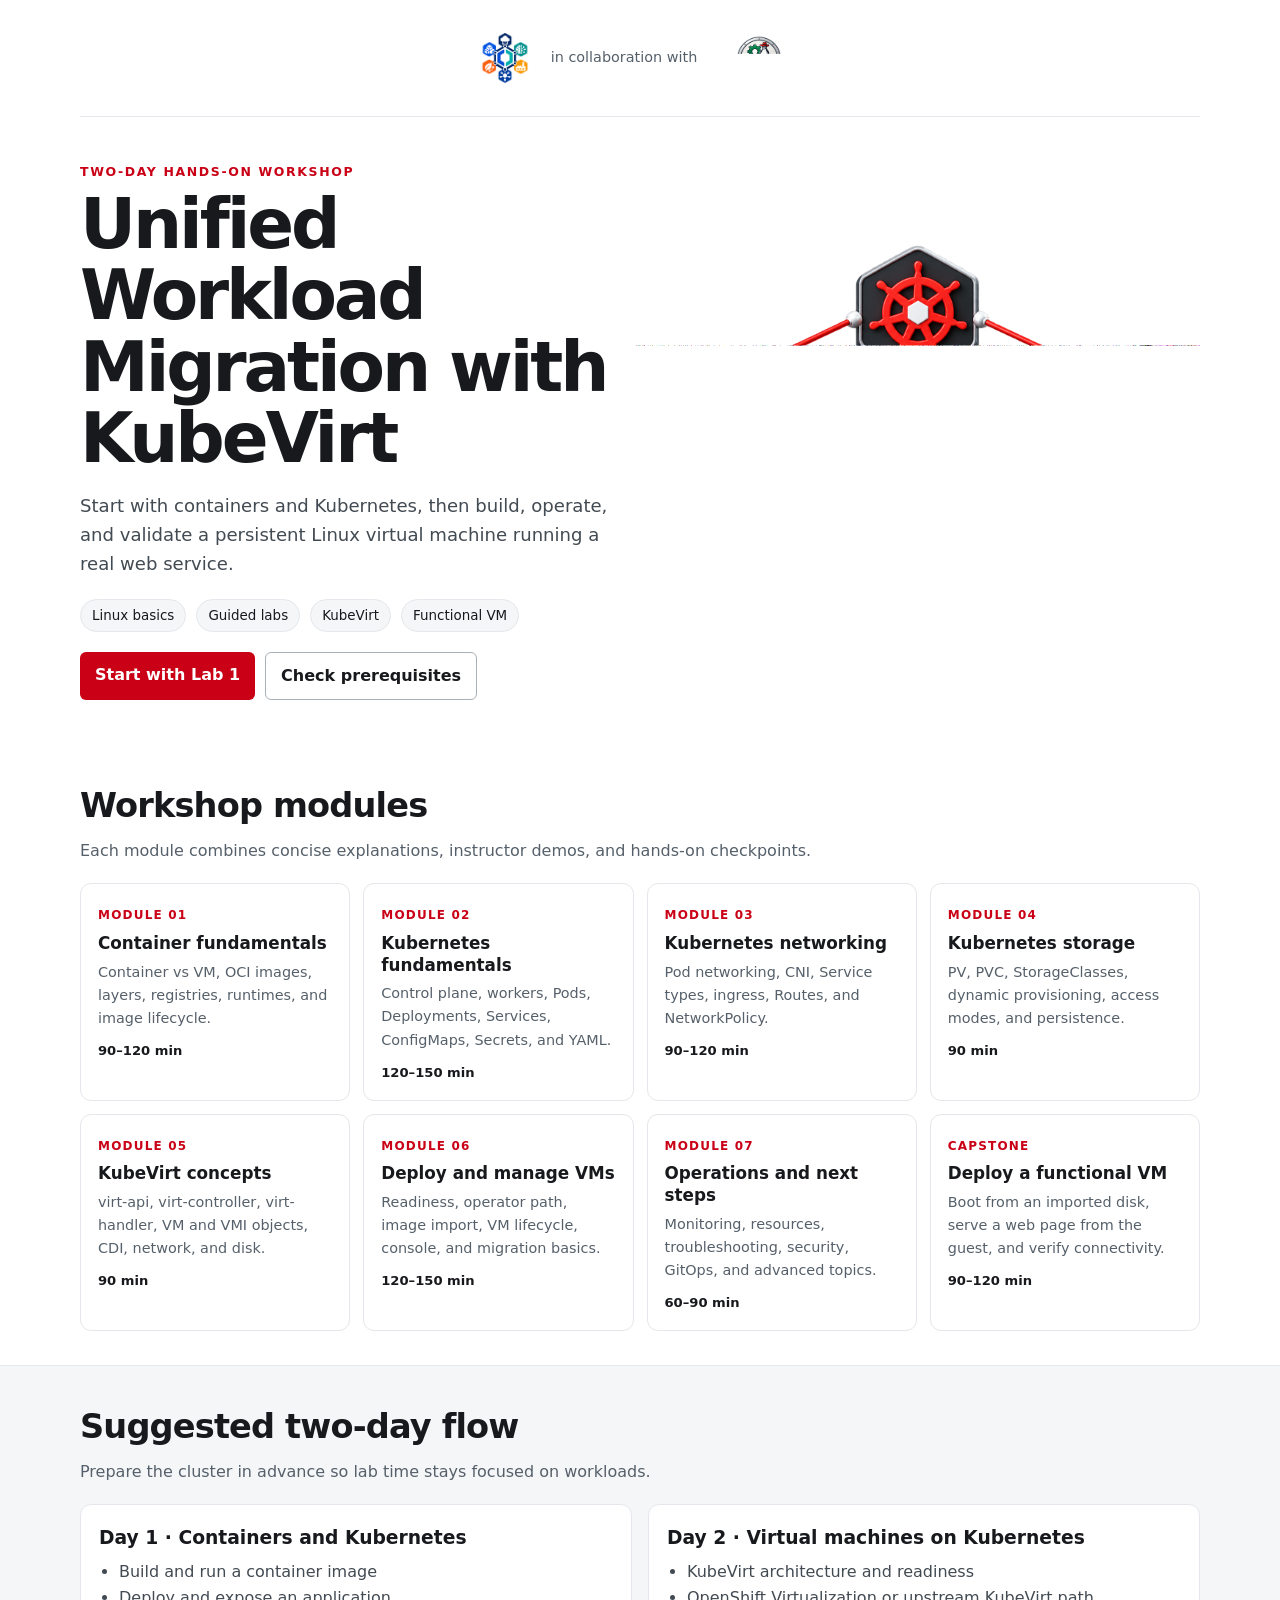
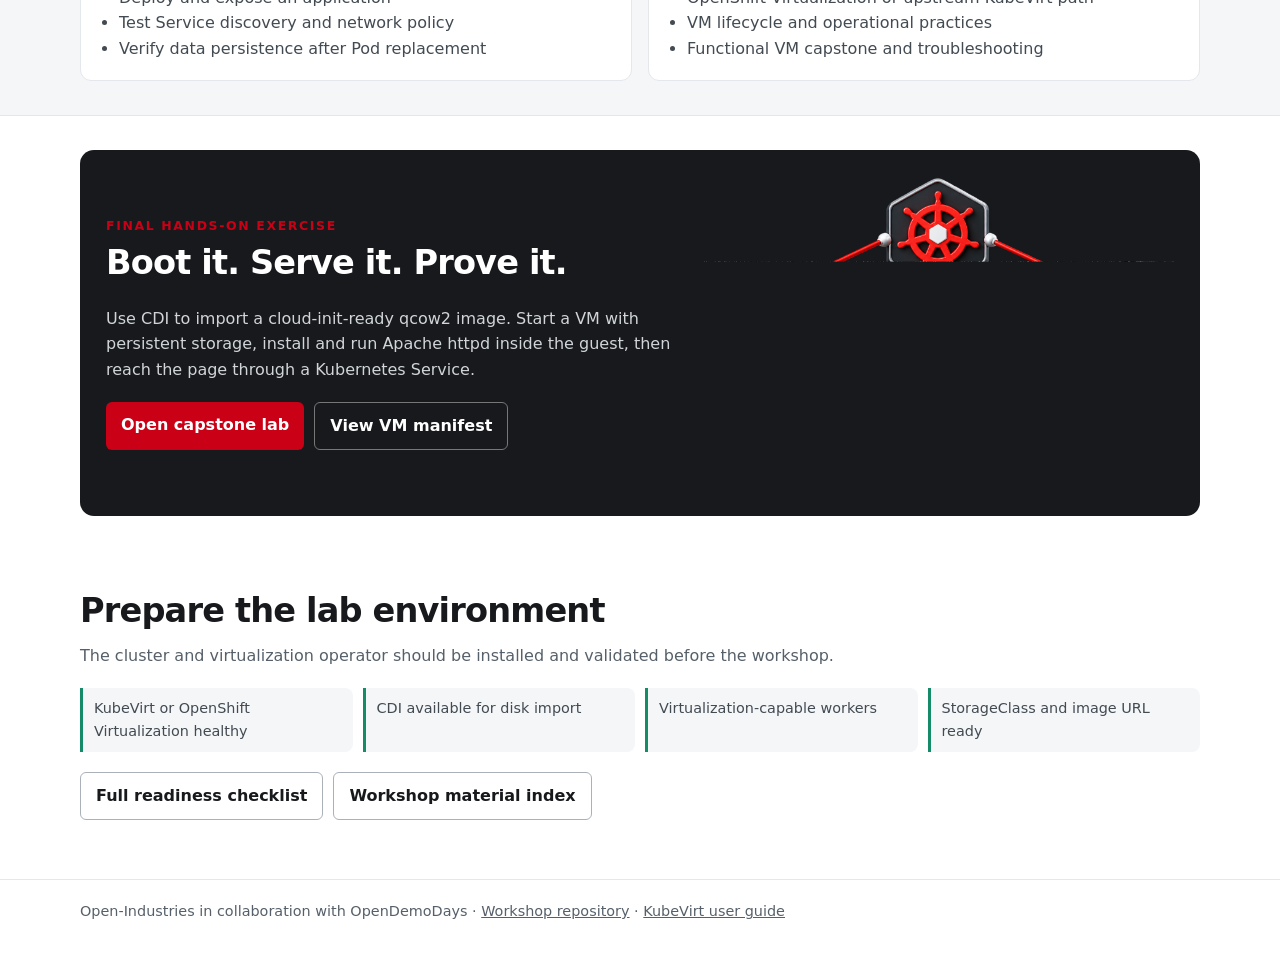
==== workshop/index.html @ 016f33cc "Brand workshop with transparent Open-Industries and OpenDemoDays artwork" ====
<!doctype html>
<html lang="en">
<head>
<meta charset="utf-8">
<meta name="viewport" content="width=device-width,initial-scale=1">
<meta name="description" content="A two-day hands-on workshop from container basics to a functional KubeVirt virtual machine.">
<meta name="theme-color" content="#17191c">
<title>Unified Workload Migration with KubeVirt | Open-Industries × OpenDemoDays</title>
<style>
:root{--ink:#17191c;--muted:#56606a;--red:#c90016;--green:#168b68;--line:#e4e7eb;--wash:#f5f6f8}
*{box-sizing:border-box}body{margin:0;color:var(--ink);font:16px/1.6 system-ui,-apple-system,Segoe UI,Roboto,sans-serif}a{color:inherit}.wrap{width:min(1120px,calc(100% - 36px));margin:auto}
.brandbar{display:flex;align-items:center;justify-content:center;gap:20px;border-bottom:1px solid var(--line);padding:16px 0}
.brandbar img{display:block;object-fit:contain}.oi{width:52px;height:52px}.odd{width:84px;height:84px}.brandbar span{color:var(--muted);font-size:.9rem}
.hero{display:grid;grid-template-columns:1fr 1.05fr;align-items:center;gap:18px;padding:45px 0}.eyebrow{color:var(--red);font-size:.78rem;font-weight:850;letter-spacing:.13em;text-transform:uppercase}
h1{font-size:clamp(2.5rem,5.4vw,4.5rem);line-height:1.03;letter-spacing:-.045em;margin:.45rem 0 1rem}.lede{max-width:580px;color:#424a52;font-size:1.13rem}.hero-art{width:100%;height:auto}
.chips,.actions{display:flex;flex-wrap:wrap;gap:10px;margin-top:20px}.chip{border:1px solid var(--line);background:var(--wash);border-radius:999px;padding:5px 11px;font-size:.84rem}
.btn{display:inline-block;text-decoration:none;border-radius:6px;background:var(--red);color:white;padding:10px 15px;font-weight:750}.btn.alt{background:white;color:var(--ink);border:1px solid #aab1b8}
section{padding:34px 0}h2{margin:0 0 5px;font-size:clamp(1.55rem,3vw,2.1rem);letter-spacing:-.025em}.intro{color:var(--muted);margin:0 0 20px}
.cards{display:grid;grid-template-columns:repeat(4,1fr);gap:13px}.card{border:1px solid var(--line);border-radius:11px;padding:17px;background:white}.card b{color:var(--red);font-size:.75rem;letter-spacing:.1em;text-transform:uppercase}.card h3{font-size:1.05rem;line-height:1.3;margin:6px 0}.card p{font-size:.9rem;color:var(--muted);margin:0}.time{display:block;font-size:.82rem;font-weight:700;margin-top:10px}
.schedule{background:var(--wash);border-block:1px solid var(--line)}.days{display:grid;grid-template-columns:1fr 1fr;gap:16px}.day{background:#fff;border:1px solid var(--line);border-radius:11px;padding:18px}.day h3{margin:0 0 6px}.day ul{margin:0;padding-left:20px;color:#424a52}
.capstone{background:var(--ink);color:white;border-radius:14px;padding:26px;display:grid;grid-template-columns:1.1fr .9fr;align-items:center;gap:20px}.capstone h2{color:white}.capstone p{color:#d1d5d9}.capstone .btn.alt{background:transparent;color:white;border-color:#777}.capstone-art{width:100%;height:auto}
.readiness{display:grid;grid-template-columns:repeat(4,1fr);gap:10px}.req{background:var(--wash);border-left:3px solid var(--green);border-radius:0 8px 8px 0;padding:9px 11px;font-size:.9rem;color:#424a52}
footer{border-top:1px solid var(--line);margin-top:25px;padding:20px 0 38px;color:var(--muted);font-size:.9rem}
@media(max-width:800px){.hero{grid-template-columns:1fr;padding:30px 0}.hero-art{max-width:680px;margin:auto}.cards{grid-template-columns:repeat(2,1fr)}.readiness{grid-template-columns:repeat(2,1fr)}.capstone{grid-template-columns:1fr}.capstone-art{max-width:620px;margin:auto}}
@media(max-width:520px){.brandbar{gap:10px}.oi{width:42px;height:42px}.odd{width:65px;height:65px}.brandbar span{font-size:.75rem}.cards,.days,.readiness{grid-template-columns:1fr}.wrap{width:calc(100% - 28px)}}
</style>
</head>
<body>
<header class="wrap">
<div class="brandbar" aria-label="Open-Industries in collaboration with OpenDemoDays">
<a href="https://github.com/Open-Industries" aria-label="Open-Industries on GitHub"><img class="oi" src="assets/open-industries-logo.png" alt="Open-Industries logo"></a>
<span>in collaboration with</span><img class="odd" src="assets/opendemo-days-badge.png" alt="OpenDemoDays badge">
</div>
<div class="hero">
<div><div class="eyebrow">Two-day hands-on workshop</div>
<h1>Unified Workload Migration with KubeVirt</h1>
<p class="lede">Start with containers and Kubernetes, then build, operate, and validate a persistent Linux virtual machine running a real web service.</p>
<div class="chips"><span class="chip">Linux basics</span><span class="chip">Guided labs</span><span class="chip">KubeVirt</span><span class="chip">Functional VM</span></div>
<div class="actions"><a class="btn" href="labs/01-foundations.md">Start with Lab 1</a><a class="btn alt" href="prerequisites.md">Check prerequisites</a></div></div>
<img class="hero-art" src="assets/kubevirt-cluster-hero.png" alt="Kubernetes worker nodes hosting container pods, a Linux virtual machine, and persistent storage">
</div>
</header>
<main>
<section class="wrap" id="modules"><h2>Workshop modules</h2><p class="intro">Each module combines concise explanations, instructor demos, and hands-on checkpoints.</p>
<div class="cards">
<article class="card"><b>Module 01</b><h3>Container fundamentals</h3><p>Container vs VM, OCI images, layers, registries, runtimes, and image lifecycle.</p><span class="time">90–120 min</span></article>
<article class="card"><b>Module 02</b><h3>Kubernetes fundamentals</h3><p>Control plane, workers, Pods, Deployments, Services, ConfigMaps, Secrets, and YAML.</p><span class="time">120–150 min</span></article>
<article class="card"><b>Module 03</b><h3>Kubernetes networking</h3><p>Pod networking, CNI, Service types, ingress, Routes, and NetworkPolicy.</p><span class="time">90–120 min</span></article>
<article class="card"><b>Module 04</b><h3>Kubernetes storage</h3><p>PV, PVC, StorageClasses, dynamic provisioning, access modes, and persistence.</p><span class="time">90 min</span></article>
<article class="card"><b>Module 05</b><h3>KubeVirt concepts</h3><p>virt-api, virt-controller, virt-handler, VM and VMI objects, CDI, network, and disk.</p><span class="time">90 min</span></article>
<article class="card"><b>Module 06</b><h3>Deploy and manage VMs</h3><p>Readiness, operator path, image import, VM lifecycle, console, and migration basics.</p><span class="time">120–150 min</span></article>
<article class="card"><b>Module 07</b><h3>Operations and next steps</h3><p>Monitoring, resources, troubleshooting, security, GitOps, and advanced topics.</p><span class="time">60–90 min</span></article>
<article class="card"><b>Capstone</b><h3>Deploy a functional VM</h3><p>Boot from an imported disk, serve a web page from the guest, and verify connectivity.</p><span class="time">90–120 min</span></article>
</div></section>
<section class="schedule"><div class="wrap"><h2>Suggested two-day flow</h2><p class="intro">Prepare the cluster in advance so lab time stays focused on workloads.</p>
<div class="days"><article class="day"><h3>Day 1 · Containers and Kubernetes</h3><ul><li>Build and run a container image</li><li>Deploy and expose an application</li><li>Test Service discovery and network policy</li><li>Verify data persistence after Pod replacement</li></ul></article>
<article class="day"><h3>Day 2 · Virtual machines on Kubernetes</h3><ul><li>KubeVirt architecture and readiness</li><li>OpenShift Virtualization or upstream KubeVirt path</li><li>VM lifecycle and operational practices</li><li>Functional VM capstone and troubleshooting</li></ul></article></div></div></section>
<section class="wrap"><div class="capstone"><div><div class="eyebrow">Final hands-on exercise</div><h2>Boot it. Serve it. Prove it.</h2>
<p>Use CDI to import a cloud-init-ready qcow2 image. Start a VM with persistent storage, install and run Apache httpd inside the guest, then reach the page through a Kubernetes Service.</p>
<div class="actions"><a class="btn" href="labs/04-capstone-functional-vm.md">Open capstone lab</a><a class="btn alt" href="manifests/capstone-functional-vm.yaml">View VM manifest</a></div></div>
<img class="capstone-art" src="assets/kubevirt-cluster-hero.png" alt=""></div></section>
<section class="wrap"><h2>Prepare the lab environment</h2><p class="intro">The cluster and virtualization operator should be installed and validated before the workshop.</p>
<div class="readiness"><div class="req">KubeVirt or OpenShift Virtualization healthy</div><div class="req">CDI available for disk import</div><div class="req">Virtualization-capable workers</div><div class="req">StorageClass and image URL ready</div></div>
<div class="actions"><a class="btn alt" href="prerequisites.md">Full readiness checklist</a><a class="btn alt" href="README.md">Workshop material index</a></div></section>
</main>
<footer><div class="wrap">Open-Industries in collaboration with OpenDemoDays · <a href="https://github.com/psehgaft/UnifiedWorkloadMigration-Kubevirt">Workshop repository</a> · <a href="https://kubevirt.io/user-guide/">KubeVirt user guide</a></div></footer>
</body></html>
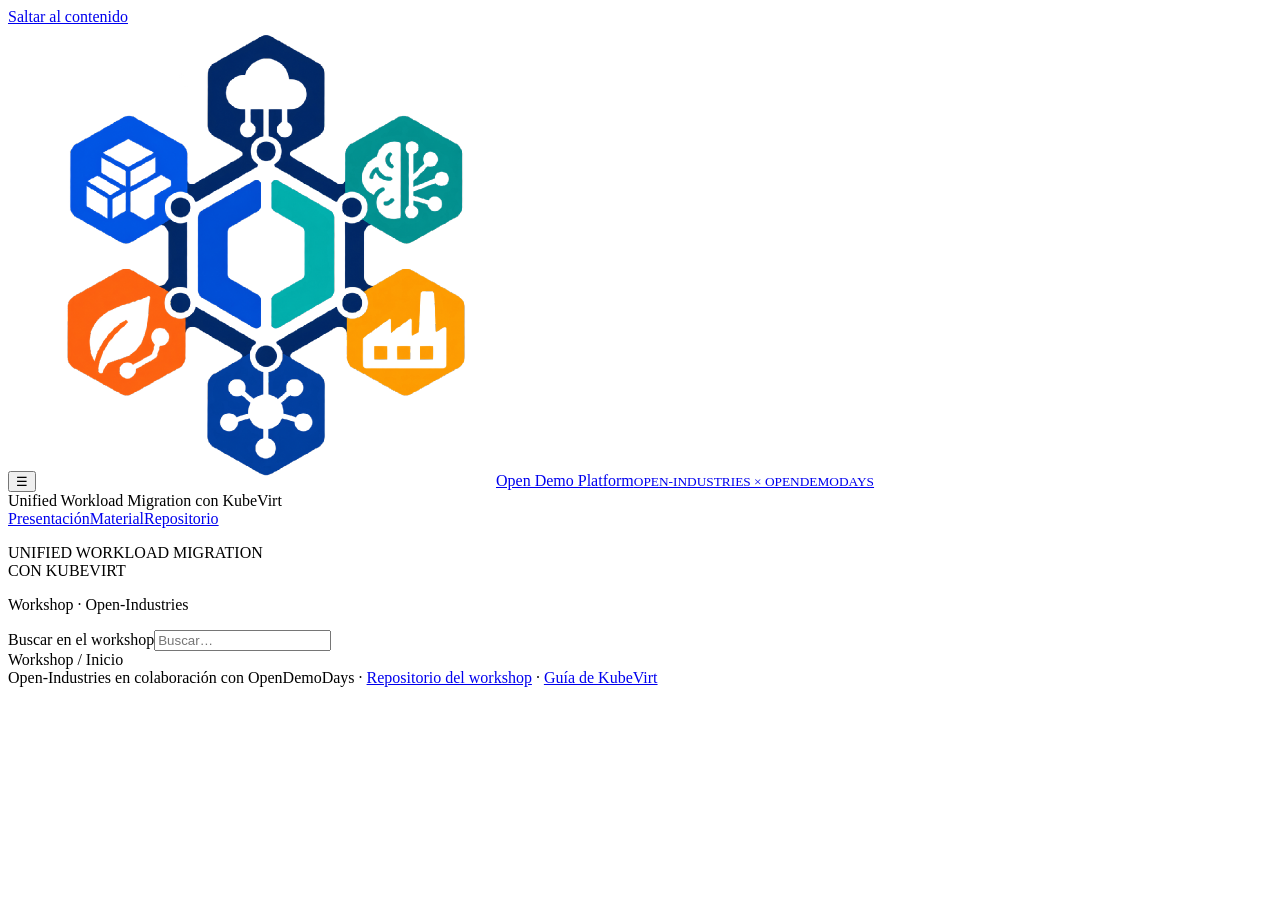
==== commit 9efd7f89: "Use Open Demo Platform workshop navigation" ====
--- a/workshop/index.html
+++ b/workshop/index.html
@@ -1,67 +1,15 @@
 <!doctype html>
-<html lang="en">
+<html lang="es">
 <head>
-<meta charset="utf-8">
-<meta name="viewport" content="width=device-width,initial-scale=1">
-<meta name="description" content="A two-day hands-on workshop from container basics to a functional KubeVirt virtual machine.">
-<meta name="theme-color" content="#17191c">
-<title>Unified Workload Migration with KubeVirt | Open-Industries × OpenDemoDays</title>
-<style>
-:root{--ink:#17191c;--muted:#56606a;--red:#c90016;--green:#168b68;--line:#e4e7eb;--wash:#f5f6f8}
-*{box-sizing:border-box}body{margin:0;color:var(--ink);font:16px/1.6 system-ui,-apple-system,Segoe UI,Roboto,sans-serif}a{color:inherit}.wrap{width:min(1120px,calc(100% - 36px));margin:auto}
-.brandbar{display:flex;align-items:center;justify-content:center;gap:20px;border-bottom:1px solid var(--line);padding:16px 0}
-.brandbar img{display:block;object-fit:contain}.oi{width:52px;height:52px}.odd{width:84px;height:84px}.brandbar span{color:var(--muted);font-size:.9rem}
-.hero{display:grid;grid-template-columns:1fr 1.05fr;align-items:center;gap:18px;padding:45px 0}.eyebrow{color:var(--red);font-size:.78rem;font-weight:850;letter-spacing:.13em;text-transform:uppercase}
-h1{font-size:clamp(2.5rem,5.4vw,4.5rem);line-height:1.03;letter-spacing:-.045em;margin:.45rem 0 1rem}.lede{max-width:580px;color:#424a52;font-size:1.13rem}.hero-art{width:100%;height:auto}
-.chips,.actions{display:flex;flex-wrap:wrap;gap:10px;margin-top:20px}.chip{border:1px solid var(--line);background:var(--wash);border-radius:999px;padding:5px 11px;font-size:.84rem}
-.btn{display:inline-block;text-decoration:none;border-radius:6px;background:var(--red);color:white;padding:10px 15px;font-weight:750}.btn.alt{background:white;color:var(--ink);border:1px solid #aab1b8}
-section{padding:34px 0}h2{margin:0 0 5px;font-size:clamp(1.55rem,3vw,2.1rem);letter-spacing:-.025em}.intro{color:var(--muted);margin:0 0 20px}
-.cards{display:grid;grid-template-columns:repeat(4,1fr);gap:13px}.card{border:1px solid var(--line);border-radius:11px;padding:17px;background:white}.card b{color:var(--red);font-size:.75rem;letter-spacing:.1em;text-transform:uppercase}.card h3{font-size:1.05rem;line-height:1.3;margin:6px 0}.card p{font-size:.9rem;color:var(--muted);margin:0}.time{display:block;font-size:.82rem;font-weight:700;margin-top:10px}
-.schedule{background:var(--wash);border-block:1px solid var(--line)}.days{display:grid;grid-template-columns:1fr 1fr;gap:16px}.day{background:#fff;border:1px solid var(--line);border-radius:11px;padding:18px}.day h3{margin:0 0 6px}.day ul{margin:0;padding-left:20px;color:#424a52}
-.capstone{background:var(--ink);color:white;border-radius:14px;padding:26px;display:grid;grid-template-columns:1.1fr .9fr;align-items:center;gap:20px}.capstone h2{color:white}.capstone p{color:#d1d5d9}.capstone .btn.alt{background:transparent;color:white;border-color:#777}.capstone-art{width:100%;height:auto}
-.readiness{display:grid;grid-template-columns:repeat(4,1fr);gap:10px}.req{background:var(--wash);border-left:3px solid var(--green);border-radius:0 8px 8px 0;padding:9px 11px;font-size:.9rem;color:#424a52}
-footer{border-top:1px solid var(--line);margin-top:25px;padding:20px 0 38px;color:var(--muted);font-size:.9rem}
-@media(max-width:800px){.hero{grid-template-columns:1fr;padding:30px 0}.hero-art{max-width:680px;margin:auto}.cards{grid-template-columns:repeat(2,1fr)}.readiness{grid-template-columns:repeat(2,1fr)}.capstone{grid-template-columns:1fr}.capstone-art{max-width:620px;margin:auto}}
-@media(max-width:520px){.brandbar{gap:10px}.oi{width:42px;height:42px}.odd{width:65px;height:65px}.brandbar span{font-size:.75rem}.cards,.days,.readiness{grid-template-columns:1fr}.wrap{width:calc(100% - 28px)}}
-</style>
+<meta charset="utf-8"><meta name="viewport" content="width=device-width,initial-scale=1">
+<meta name="description" content="Workshop guiado de Kubernetes y KubeVirt con laboratorios paso a paso y despliegue de una VM Linux funcional.">
+<title>KubeVirt Workshop | Open-Industries × OpenDemoDays</title>
+<link rel="stylesheet" href="site.css">
 </head>
 <body>
-<header class="wrap">
-<div class="brandbar" aria-label="Open-Industries in collaboration with OpenDemoDays">
-<a href="https://github.com/Open-Industries" aria-label="Open-Industries on GitHub"><img class="oi" src="assets/open-industries-logo.png" alt="Open-Industries logo"></a>
-<span>in collaboration with</span><img class="odd" src="assets/opendemo-days-badge.png" alt="OpenDemoDays badge">
-</div>
-<div class="hero">
-<div><div class="eyebrow">Two-day hands-on workshop</div>
-<h1>Unified Workload Migration with KubeVirt</h1>
-<p class="lede">Start with containers and Kubernetes, then build, operate, and validate a persistent Linux virtual machine running a real web service.</p>
-<div class="chips"><span class="chip">Linux basics</span><span class="chip">Guided labs</span><span class="chip">KubeVirt</span><span class="chip">Functional VM</span></div>
-<div class="actions"><a class="btn" href="labs/01-foundations.md">Start with Lab 1</a><a class="btn alt" href="prerequisites.md">Check prerequisites</a></div></div>
-<img class="hero-art" src="assets/kubevirt-cluster-hero.png" alt="Kubernetes worker nodes hosting container pods, a Linux virtual machine, and persistent storage">
-</div>
-</header>
-<main>
-<section class="wrap" id="modules"><h2>Workshop modules</h2><p class="intro">Each module combines concise explanations, instructor demos, and hands-on checkpoints.</p>
-<div class="cards">
-<article class="card"><b>Module 01</b><h3>Container fundamentals</h3><p>Container vs VM, OCI images, layers, registries, runtimes, and image lifecycle.</p><span class="time">90–120 min</span></article>
-<article class="card"><b>Module 02</b><h3>Kubernetes fundamentals</h3><p>Control plane, workers, Pods, Deployments, Services, ConfigMaps, Secrets, and YAML.</p><span class="time">120–150 min</span></article>
-<article class="card"><b>Module 03</b><h3>Kubernetes networking</h3><p>Pod networking, CNI, Service types, ingress, Routes, and NetworkPolicy.</p><span class="time">90–120 min</span></article>
-<article class="card"><b>Module 04</b><h3>Kubernetes storage</h3><p>PV, PVC, StorageClasses, dynamic provisioning, access modes, and persistence.</p><span class="time">90 min</span></article>
-<article class="card"><b>Module 05</b><h3>KubeVirt concepts</h3><p>virt-api, virt-controller, virt-handler, VM and VMI objects, CDI, network, and disk.</p><span class="time">90 min</span></article>
-<article class="card"><b>Module 06</b><h3>Deploy and manage VMs</h3><p>Readiness, operator path, image import, VM lifecycle, console, and migration basics.</p><span class="time">120–150 min</span></article>
-<article class="card"><b>Module 07</b><h3>Operations and next steps</h3><p>Monitoring, resources, troubleshooting, security, GitOps, and advanced topics.</p><span class="time">60–90 min</span></article>
-<article class="card"><b>Capstone</b><h3>Deploy a functional VM</h3><p>Boot from an imported disk, serve a web page from the guest, and verify connectivity.</p><span class="time">90–120 min</span></article>
-</div></section>
-<section class="schedule"><div class="wrap"><h2>Suggested two-day flow</h2><p class="intro">Prepare the cluster in advance so lab time stays focused on workloads.</p>
-<div class="days"><article class="day"><h3>Day 1 · Containers and Kubernetes</h3><ul><li>Build and run a container image</li><li>Deploy and expose an application</li><li>Test Service discovery and network policy</li><li>Verify data persistence after Pod replacement</li></ul></article>
-<article class="day"><h3>Day 2 · Virtual machines on Kubernetes</h3><ul><li>KubeVirt architecture and readiness</li><li>OpenShift Virtualization or upstream KubeVirt path</li><li>VM lifecycle and operational practices</li><li>Functional VM capstone and troubleshooting</li></ul></article></div></div></section>
-<section class="wrap"><div class="capstone"><div><div class="eyebrow">Final hands-on exercise</div><h2>Boot it. Serve it. Prove it.</h2>
-<p>Use CDI to import a cloud-init-ready qcow2 image. Start a VM with persistent storage, install and run Apache httpd inside the guest, then reach the page through a Kubernetes Service.</p>
-<div class="actions"><a class="btn" href="labs/04-capstone-functional-vm.md">Open capstone lab</a><a class="btn alt" href="manifests/capstone-functional-vm.yaml">View VM manifest</a></div></div>
-<img class="capstone-art" src="assets/kubevirt-cluster-hero.png" alt=""></div></section>
-<section class="wrap"><h2>Prepare the lab environment</h2><p class="intro">The cluster and virtualization operator should be installed and validated before the workshop.</p>
-<div class="readiness"><div class="req">KubeVirt or OpenShift Virtualization healthy</div><div class="req">CDI available for disk import</div><div class="req">Virtualization-capable workers</div><div class="req">StorageClass and image URL ready</div></div>
-<div class="actions"><a class="btn alt" href="prerequisites.md">Full readiness checklist</a><a class="btn alt" href="README.md">Workshop material index</a></div></section>
-</main>
-<footer><div class="wrap">Open-Industries in collaboration with OpenDemoDays · <a href="https://github.com/psehgaft/UnifiedWorkloadMigration-Kubevirt">Workshop repository</a> · <a href="https://kubevirt.io/user-guide/">KubeVirt user guide</a></div></footer>
+<a class="skip" href="#content">Saltar al contenido</a>
+<header class="topbar"><button id="menu-toggle" aria-label="Abrir índice">☰</button><a class="brand" href="index.html"><img src="assets/open-industries-logo.png" alt=""><span class="brand-title">Open Demo Platform<small>OPEN-INDUSTRIES × OPENDEMODAYS</small></span></a><div class="top-title" id="page-title">Unified Workload Migration con KubeVirt</div><nav class="top-actions" aria-label="Navegación principal"><a href="presentacion.html">Presentación</a><a href="README.md">Material</a><a class="repo-link" href="https://github.com/psehgaft/UnifiedWorkloadMigration-Kubevirt">Repositorio</a></nav></header>
+<aside id="sidebar"><p class="nav-title">UNIFIED WORKLOAD MIGRATION<br>CON KUBEVIRT</p><p class="version">Workshop · Open-Industries</p><label for="nav-search">Buscar en el workshop</label><input id="nav-search" type="search" placeholder="Buscar…" autocomplete="off"><nav id="step-nav" aria-label="Secciones del workshop"></nav></aside>
+<div class="workspace"><div class="toolbar"><span>Workshop</span> / <span id="breadcrumb">Inicio</span></div><div class="content-layout"><main id="content"><article id="article"></article></main><aside class="toc" id="toc" aria-label="Contenido de esta página"></aside></div><footer>Open-Industries en colaboración con OpenDemoDays · <a href="https://github.com/psehgaft/UnifiedWorkloadMigration-Kubevirt">Repositorio del workshop</a> · <a href="https://kubevirt.io/user-guide/">Guía de KubeVirt</a></footer></div>
+<script src="site.js"></script>
 </body></html>
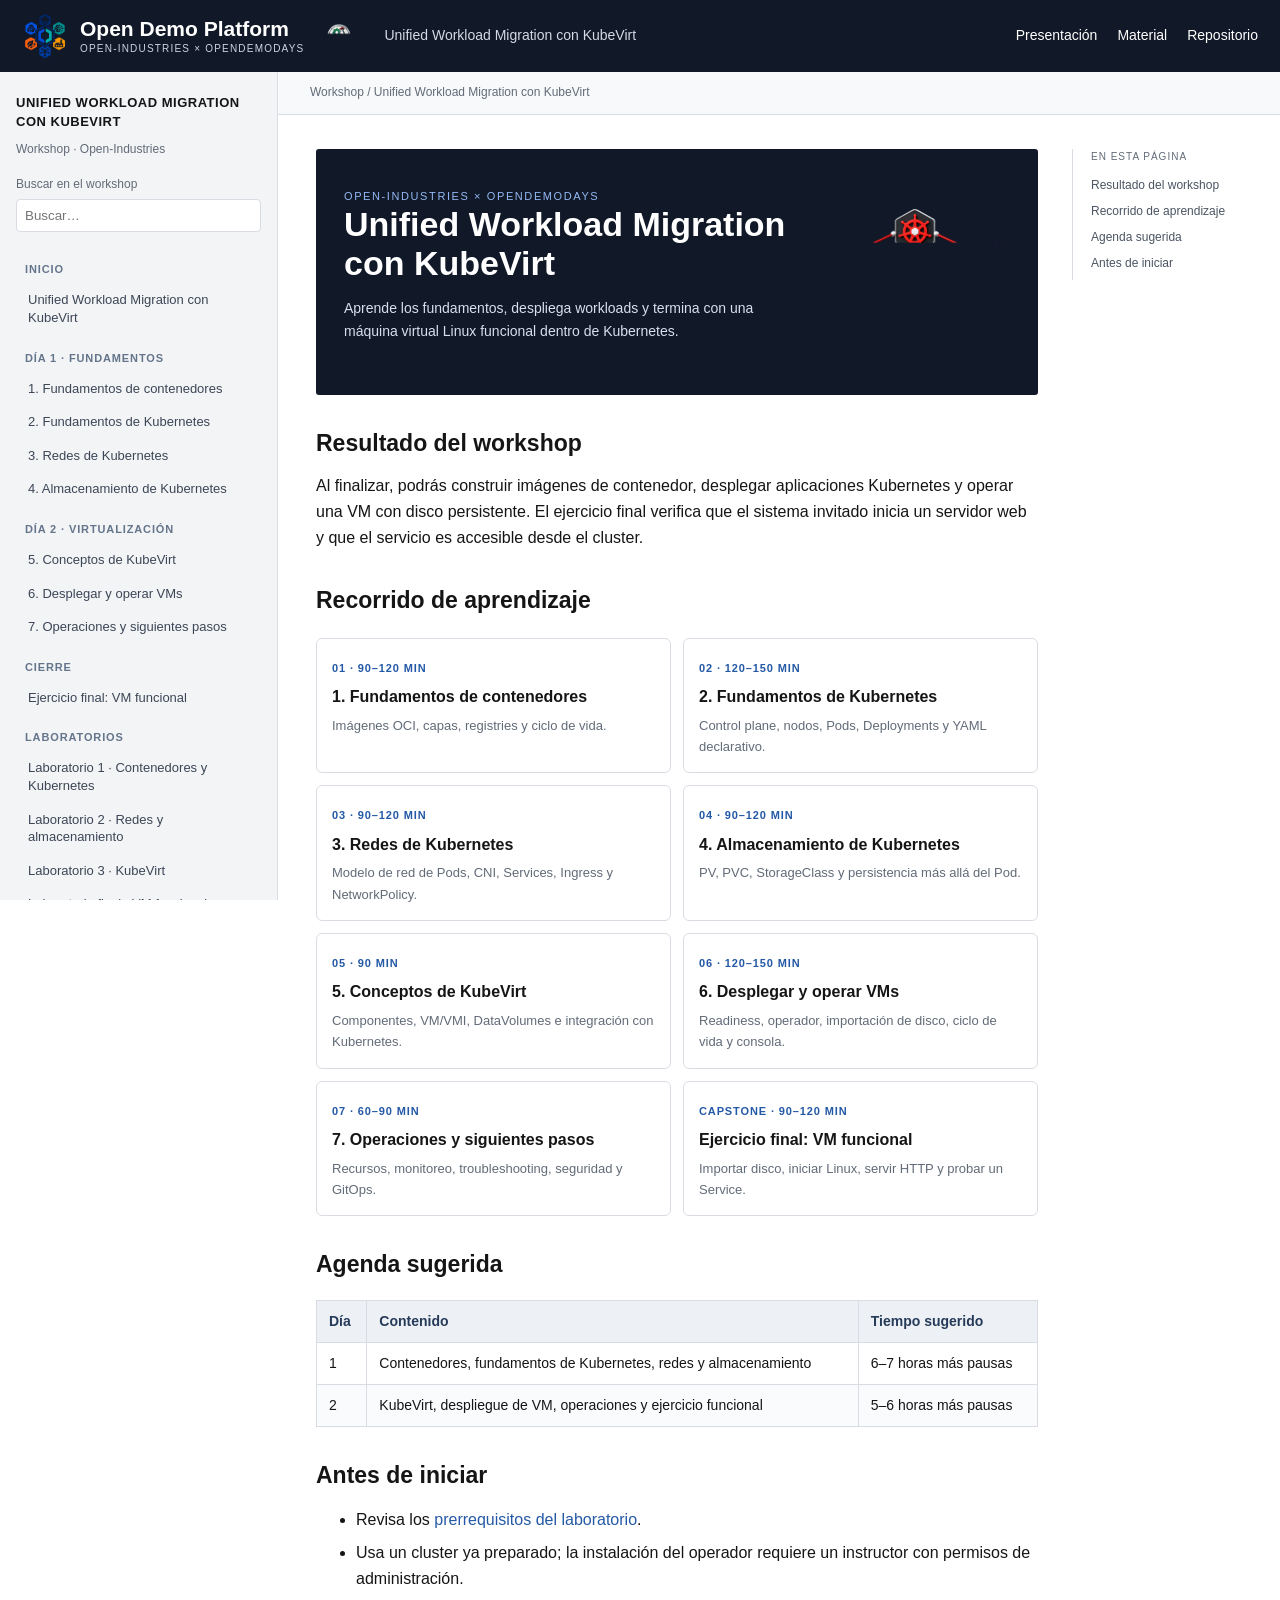
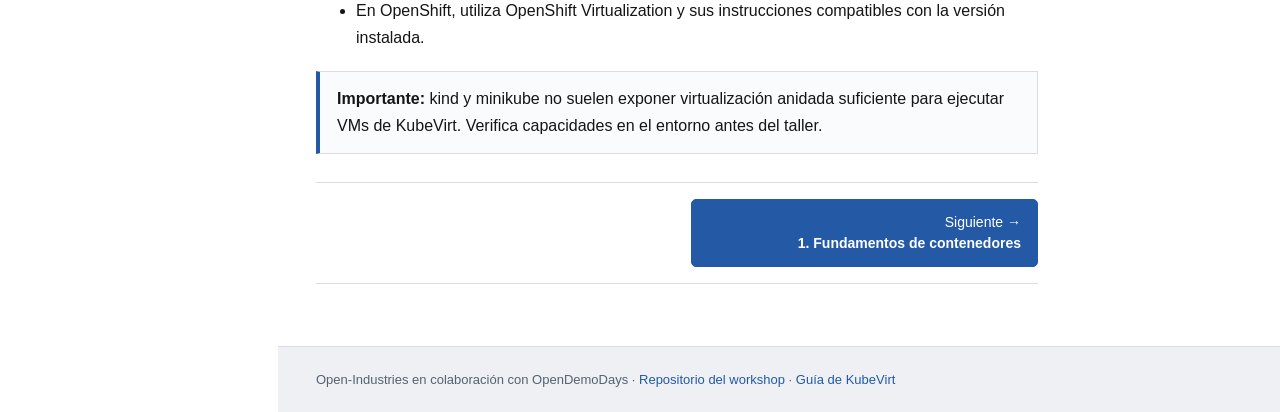
==== commit 25fee672: "Keep partner logo and internal material navigation" ====
--- a/workshop/index.html
+++ b/workshop/index.html
@@ -8,7 +8,7 @@
 </head>
 <body>
 <a class="skip" href="#content">Saltar al contenido</a>
-<header class="topbar"><button id="menu-toggle" aria-label="Abrir índice">☰</button><a class="brand" href="index.html"><img src="assets/open-industries-logo.png" alt=""><span class="brand-title">Open Demo Platform<small>OPEN-INDUSTRIES × OPENDEMODAYS</small></span></a><div class="top-title" id="page-title">Unified Workload Migration con KubeVirt</div><nav class="top-actions" aria-label="Navegación principal"><a href="presentacion.html">Presentación</a><a href="README.md">Material</a><a class="repo-link" href="https://github.com/psehgaft/UnifiedWorkloadMigration-Kubevirt">Repositorio</a></nav></header>
+<header class="topbar"><button id="menu-toggle" aria-label="Abrir índice">☰</button><a class="brand" href="index.html"><img src="assets/open-industries-logo.png" alt=""><span class="brand-title">Open Demo Platform<small>OPEN-INDUSTRIES × OPENDEMODAYS</small></span><img class="collab-badge" src="assets/opendemo-days-badge.png" alt="OpenDemoDays"></a><div class="top-title" id="page-title">Unified Workload Migration con KubeVirt</div><nav class="top-actions" aria-label="Navegación principal"><a href="presentacion.html">Presentación</a><a href="index.html#references">Material</a><a class="repo-link" href="https://github.com/psehgaft/UnifiedWorkloadMigration-Kubevirt">Repositorio</a></nav></header>
 <aside id="sidebar"><p class="nav-title">UNIFIED WORKLOAD MIGRATION<br>CON KUBEVIRT</p><p class="version">Workshop · Open-Industries</p><label for="nav-search">Buscar en el workshop</label><input id="nav-search" type="search" placeholder="Buscar…" autocomplete="off"><nav id="step-nav" aria-label="Secciones del workshop"></nav></aside>
 <div class="workspace"><div class="toolbar"><span>Workshop</span> / <span id="breadcrumb">Inicio</span></div><div class="content-layout"><main id="content"><article id="article"></article></main><aside class="toc" id="toc" aria-label="Contenido de esta página"></aside></div><footer>Open-Industries en colaboración con OpenDemoDays · <a href="https://github.com/psehgaft/UnifiedWorkloadMigration-Kubevirt">Repositorio del workshop</a> · <a href="https://kubevirt.io/user-guide/">Guía de KubeVirt</a></footer></div>
 <script src="site.js"></script>
--- a/workshop/site.css
+++ b/workshop/site.css
@@ -0,0 +1,42 @@
+:root{--blue:#2459a6;--ink:#151515;--muted:#626b78;--border:#d9dde3;--nav:#f3f4f6;--header:#111827}
+*{box-sizing:border-box}
+html{scroll-behavior:smooth}
+body{margin:0;color:var(--ink);font:16px/1.65 Arial,sans-serif;background:#fff}
+a{color:var(--blue);text-decoration:none}a:hover{text-decoration:underline}
+a:focus-visible,button:focus-visible,input:focus-visible{outline:3px solid #65a4ff;outline-offset:3px}
+.skip{position:fixed;top:-90px;left:12px;background:white;padding:12px;z-index:20}.skip:focus{top:10px}
+header.topbar{height:72px;background:var(--header);color:white;display:flex;align-items:center;gap:22px;padding:0 22px;position:fixed;top:0;left:0;right:0;z-index:10}
+.topbar a{color:#fff;font-size:14px}.brand{display:flex;align-items:center;gap:12px;min-width:260px;text-decoration:none!important}.brand img{width:46px;height:46px;object-fit:contain}.brand-title{font-size:21px;font-weight:bold;line-height:1}.brand small{display:block;font-size:10px;letter-spacing:1.2px;margin-top:5px;font-weight:normal;color:#cbd5e1}.top-title{flex:1;font-size:14px;color:#d4dae5}
+.top-actions{display:flex;gap:20px;align-items:center}.top-actions a{white-space:nowrap}
+#menu-toggle{display:none;color:white;background:transparent;border:1px solid #6c7e96;padding:5px 9px;border-radius:4px}
+#sidebar{width:278px;background:var(--nav);border-right:1px solid var(--border);position:fixed;top:72px;bottom:0;overflow:auto;padding:22px 16px;z-index:8}
+.nav-title{font-weight:700;font-size:13px;letter-spacing:.5px;line-height:1.45;margin:0}.version{font-size:12px;color:var(--muted);margin:8px 0 16px}
+#sidebar label{display:block;font-size:12px;color:var(--muted)}#nav-search{width:100%;padding:8px;border:1px solid var(--border);border-radius:4px;margin:4px 0 14px;background:white}
+#sidebar nav a{display:block;font-size:13px;color:#3c4656;padding:8px 9px;border-left:3px solid transparent;line-height:1.35}
+#sidebar nav a.active{color:var(--blue);font-weight:bold;background:#e4ebf7;border-left-color:var(--blue)}
+#sidebar nav .nav-group{font-weight:700;color:#64748b;padding:14px 9px 5px;font-size:11px;text-transform:uppercase;letter-spacing:.08em}
+.workspace{margin:72px 0 0 278px}.toolbar{padding:11px 32px;background:#f8f9fa;border-bottom:1px solid var(--border);font-size:12px;color:var(--muted)}
+.content-layout{display:flex;gap:34px;padding:34px 38px;max-width:1500px;margin:auto}
+main{flex:1;min-width:0;max-width:970px}
+main h1{font-size:34px;line-height:1.2;font-weight:500;border-bottom:3px solid var(--blue);padding-bottom:18px;margin:0 0 24px}
+main h2{font-size:23px;font-weight:600;line-height:1.3;margin:34px 0 12px}main h3{font-size:18px;margin:25px 0 8px}
+p{margin:14px 0}li{margin:6px 0}pre{overflow:auto;background:#f2f3f5;border:1px solid var(--border);border-left:3px solid var(--blue);padding:17px;font:13px/1.6 Consolas,monospace;border-radius:3px}
+code{font:13px Consolas,monospace;background:#f2f3f5;padding:2px 4px}pre code{padding:0;background:none;font:inherit}
+blockquote{margin:20px 0;padding:12px 18px;border-left:4px solid #78a5e4;background:#f4f7fc;color:#46566d}
+.table-wrap{overflow:auto;margin:20px 0}table{border-collapse:collapse;width:100%;font-size:14px;line-height:1.5}th,td{padding:10px 12px;border:1px solid var(--border);text-align:left;vertical-align:top}th{background:#edf0f5;color:#263b59;font-weight:700}tbody tr:nth-child(even){background:#fafbfd}
+aside.toc{width:170px;flex-shrink:0;font-size:12px;position:sticky;top:105px;align-self:flex-start;max-height:78vh;overflow:auto;border-left:1px solid var(--border);padding-left:18px}
+aside.toc .toc-label{font-size:10px;letter-spacing:1px;color:var(--muted);margin:0 0 12px}aside.toc a{display:block;margin:9px 0;color:#4b5563;line-height:1.4}
+.hero{background:var(--header);display:flex;color:white;align-items:center;margin-bottom:28px;min-height:220px;padding:28px;gap:22px;border-radius:3px}
+.hero>div{flex:1}.hero img{width:190px;height:190px;object-fit:contain}.eyebrow{font-size:11px;color:#93b9f5;letter-spacing:1.6px;text-transform:uppercase}.hero-title{font-size:34px;font-weight:700;line-height:1.15}.hero p:last-child{font-size:14px;color:#d7e0ef}
+.callout{border:1px solid var(--border);border-left:4px solid var(--blue);padding:14px 17px;background:#fafbfd;margin:20px 0}
+.step-meta{color:var(--muted);font-size:13px;margin-top:-12px;margin-bottom:24px}
+.workshop-pagination{display:flex;flex-wrap:wrap;justify-content:space-between;gap:12px;margin:28px 0;padding:16px 0;border-top:1px solid var(--border);border-bottom:1px solid var(--border)}
+.step-button{display:block;flex:1 1 200px;max-width:48%;padding:12px 16px;border:1px solid var(--blue);border-radius:5px;background:var(--blue);color:#fff!important;font-size:14px;line-height:1.5;text-decoration:none!important}
+.step-button[rel=next]{margin-left:auto;text-align:right}.step-button:hover{background:#153a70}
+.module-grid{display:grid;grid-template-columns:repeat(2,minmax(0,1fr));gap:12px;margin:22px 0}.module-card{display:block;border:1px solid var(--border);border-radius:6px;padding:15px;background:white;color:var(--ink)}.module-card:hover{border-color:var(--blue);text-decoration:none;background:#f8fbff}
+.module-card b{color:var(--blue);font-size:11px;letter-spacing:.08em;text-transform:uppercase}.module-card strong{display:block;font-size:16px;margin:4px 0}.module-card span{display:block;color:var(--muted);font-size:13px}
+footer{padding:22px 38px;background:#eef0f4;color:#566171;font-size:13px;border-top:1px solid var(--border)}
+@media(max-width:1200px){aside.toc{display:none}.top-title{display:none}}
+@media(max-width:800px){header.topbar{gap:14px;padding:0 12px}.brand{min-width:0}.brand-title{font-size:18px}.brand img{width:40px;height:40px}.top-actions{gap:12px}.top-actions a{font-size:12px}#menu-toggle{display:block}#sidebar{display:none;z-index:9;box-shadow:4px 0 12px #0003}#sidebar.open{display:block}.workspace{margin-left:0}.content-layout{padding:25px 20px}.toolbar{padding:11px 20px}main h1{font-size:28px}.hero{padding:22px;gap:15px}.hero-title{font-size:27px}.hero img{width:110px;height:110px}footer{padding:22px 20px}}
+@media(max-width:600px){.step-button{max-width:none;flex-basis:100%;text-align:left!important}.module-grid{grid-template-columns:1fr}.top-actions a.repo-link{display:none}.brand small{font-size:9px}}
+@media print{header,#sidebar,aside.toc,.toolbar,.workshop-pagination{display:none}.workspace{margin:0}.content-layout{padding:0}main{max-width:none}.hero{break-inside:avoid}pre{white-space:pre-wrap}table{font-size:10px}footer{display:none}}
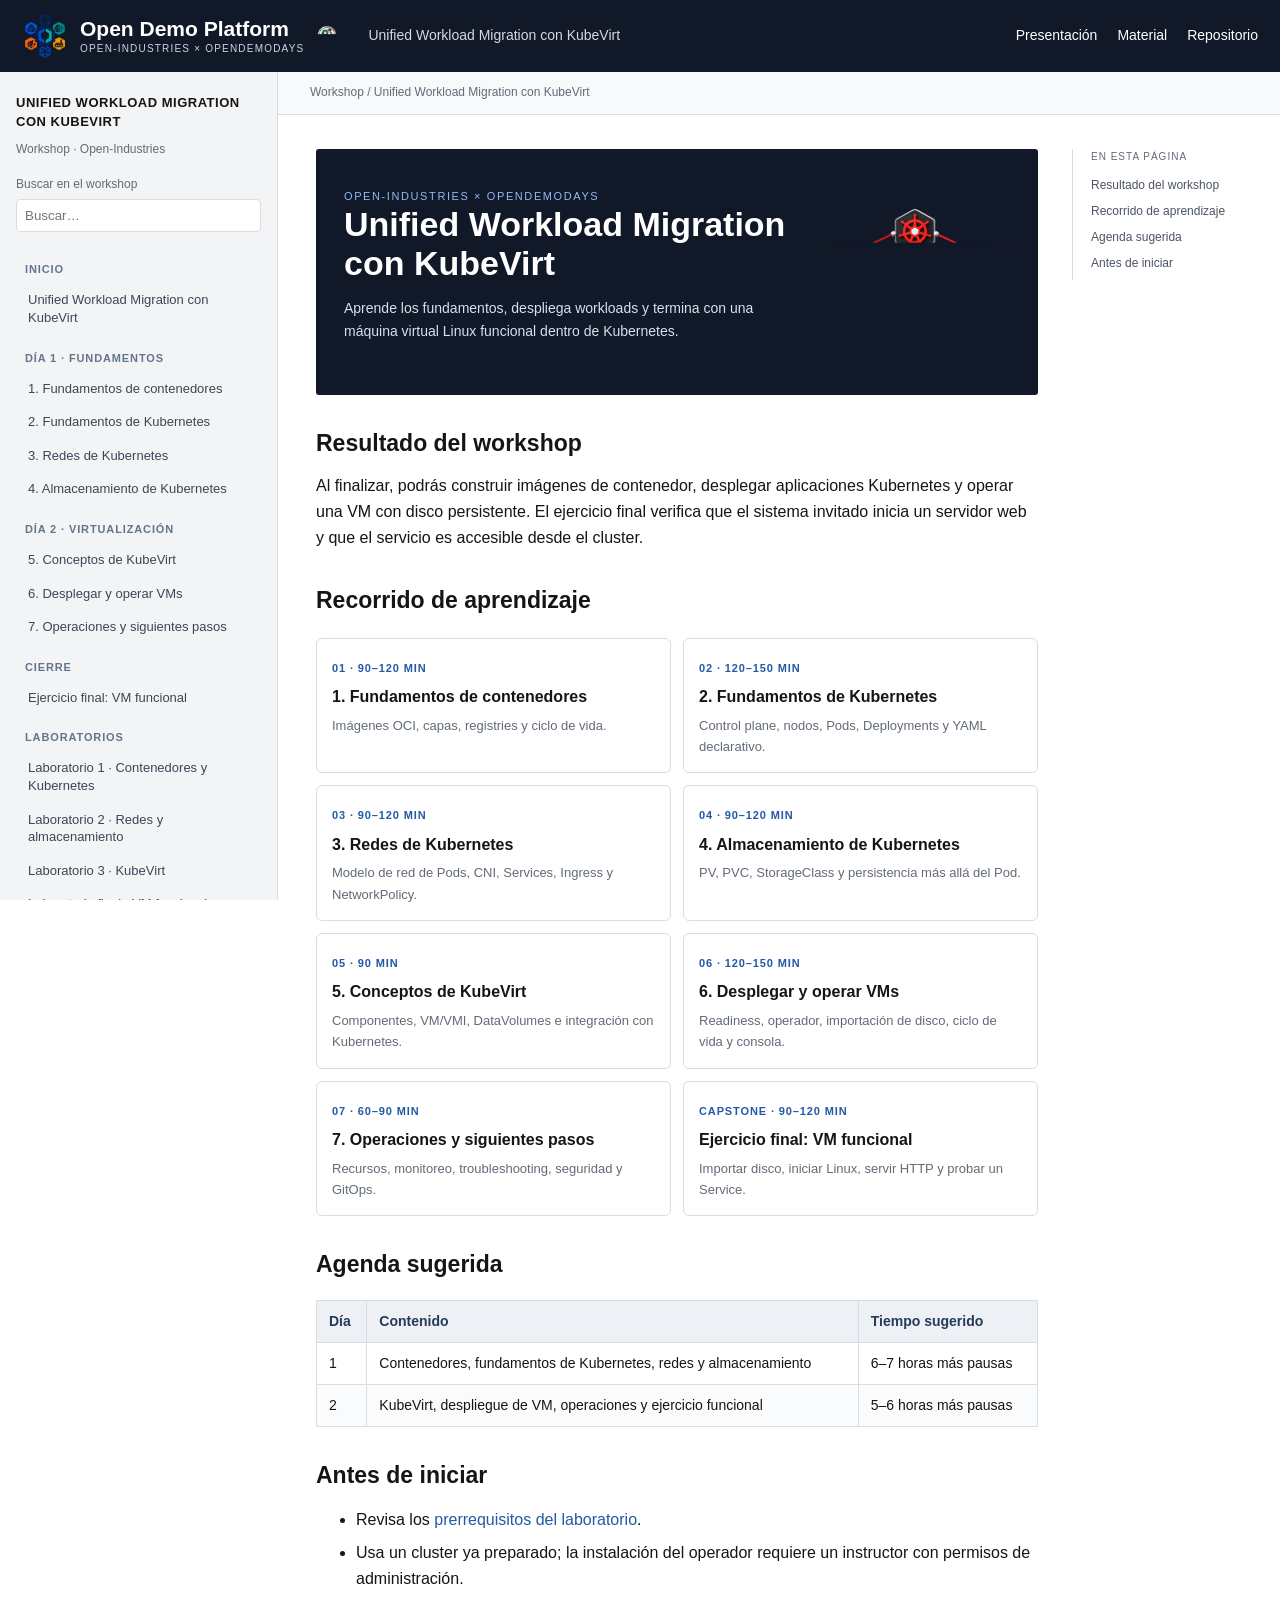
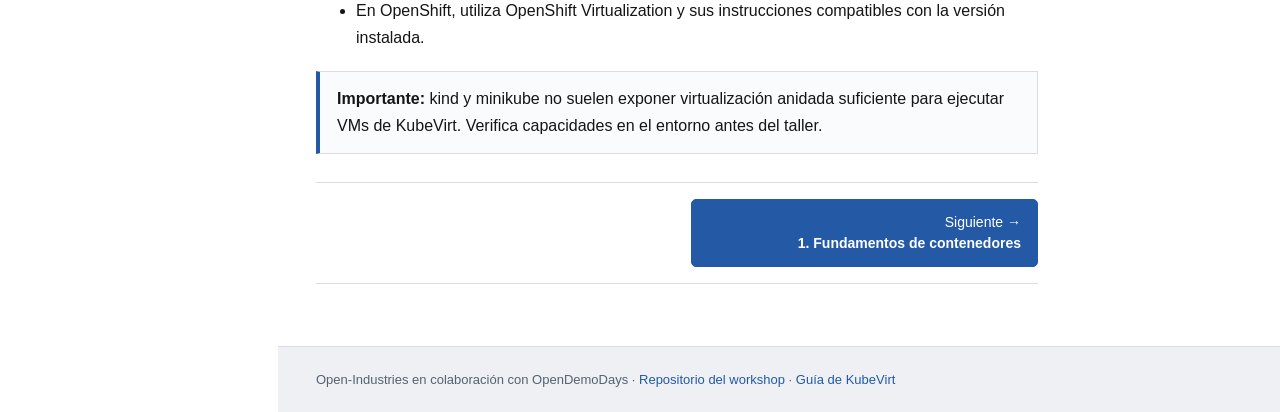
==== commit 5c696eca: "Refresh workshop stylesheet and navigation" ====
--- a/workshop/index.html
+++ b/workshop/index.html
@@ -4,12 +4,12 @@
 <meta charset="utf-8"><meta name="viewport" content="width=device-width,initial-scale=1">
 <meta name="description" content="Workshop guiado de Kubernetes y KubeVirt con laboratorios paso a paso y despliegue de una VM Linux funcional.">
 <title>KubeVirt Workshop | Open-Industries × OpenDemoDays</title>
-<link rel="stylesheet" href="site.css">
+<link rel="stylesheet" href="site.css?v=20261023-2">
 </head>
 <body>
 <a class="skip" href="#content">Saltar al contenido</a>
 <header class="topbar"><button id="menu-toggle" aria-label="Abrir índice">☰</button><a class="brand" href="index.html"><img src="assets/open-industries-logo.png" alt=""><span class="brand-title">Open Demo Platform<small>OPEN-INDUSTRIES × OPENDEMODAYS</small></span><img class="collab-badge" src="assets/opendemo-days-badge.png" alt="OpenDemoDays"></a><div class="top-title" id="page-title">Unified Workload Migration con KubeVirt</div><nav class="top-actions" aria-label="Navegación principal"><a href="presentacion.html">Presentación</a><a href="index.html#references">Material</a><a class="repo-link" href="https://github.com/psehgaft/UnifiedWorkloadMigration-Kubevirt">Repositorio</a></nav></header>
 <aside id="sidebar"><p class="nav-title">UNIFIED WORKLOAD MIGRATION<br>CON KUBEVIRT</p><p class="version">Workshop · Open-Industries</p><label for="nav-search">Buscar en el workshop</label><input id="nav-search" type="search" placeholder="Buscar…" autocomplete="off"><nav id="step-nav" aria-label="Secciones del workshop"></nav></aside>
 <div class="workspace"><div class="toolbar"><span>Workshop</span> / <span id="breadcrumb">Inicio</span></div><div class="content-layout"><main id="content"><article id="article"></article></main><aside class="toc" id="toc" aria-label="Contenido de esta página"></aside></div><footer>Open-Industries en colaboración con OpenDemoDays · <a href="https://github.com/psehgaft/UnifiedWorkloadMigration-Kubevirt">Repositorio del workshop</a> · <a href="https://kubevirt.io/user-guide/">Guía de KubeVirt</a></footer></div>
-<script src="site.js"></script>
+<script src="site.js?v=20261023-2"></script>
 </body></html>
--- a/workshop/site.css
+++ b/workshop/site.css
@@ -6,7 +6,7 @@
 a:focus-visible,button:focus-visible,input:focus-visible{outline:3px solid #65a4ff;outline-offset:3px}
 .skip{position:fixed;top:-90px;left:12px;background:white;padding:12px;z-index:20}.skip:focus{top:10px}
 header.topbar{height:72px;background:var(--header);color:white;display:flex;align-items:center;gap:22px;padding:0 22px;position:fixed;top:0;left:0;right:0;z-index:10}
-.topbar a{color:#fff;font-size:14px}.brand{display:flex;align-items:center;gap:12px;min-width:260px;text-decoration:none!important}.brand img{width:46px;height:46px;object-fit:contain}.brand-title{font-size:21px;font-weight:bold;line-height:1}.brand small{display:block;font-size:10px;letter-spacing:1.2px;margin-top:5px;font-weight:normal;color:#cbd5e1}.top-title{flex:1;font-size:14px;color:#d4dae5}
+.topbar a{color:#fff;font-size:14px}.brand{display:flex;align-items:center;gap:12px;min-width:260px;text-decoration:none!important}.brand img{width:46px;height:46px;object-fit:contain}.brand-title{font-size:21px;font-weight:bold;line-height:1}.collab-badge{width:38px!important;height:38px!important;margin-left:-8px}.brand small{display:block;font-size:10px;letter-spacing:1.2px;margin-top:5px;font-weight:normal;color:#cbd5e1}.top-title{flex:1;font-size:14px;color:#d4dae5}
 .top-actions{display:flex;gap:20px;align-items:center}.top-actions a{white-space:nowrap}
 #menu-toggle{display:none;color:white;background:transparent;border:1px solid #6c7e96;padding:5px 9px;border-radius:4px}
 #sidebar{width:278px;background:var(--nav);border-right:1px solid var(--border);position:fixed;top:72px;bottom:0;overflow:auto;padding:22px 16px;z-index:8}
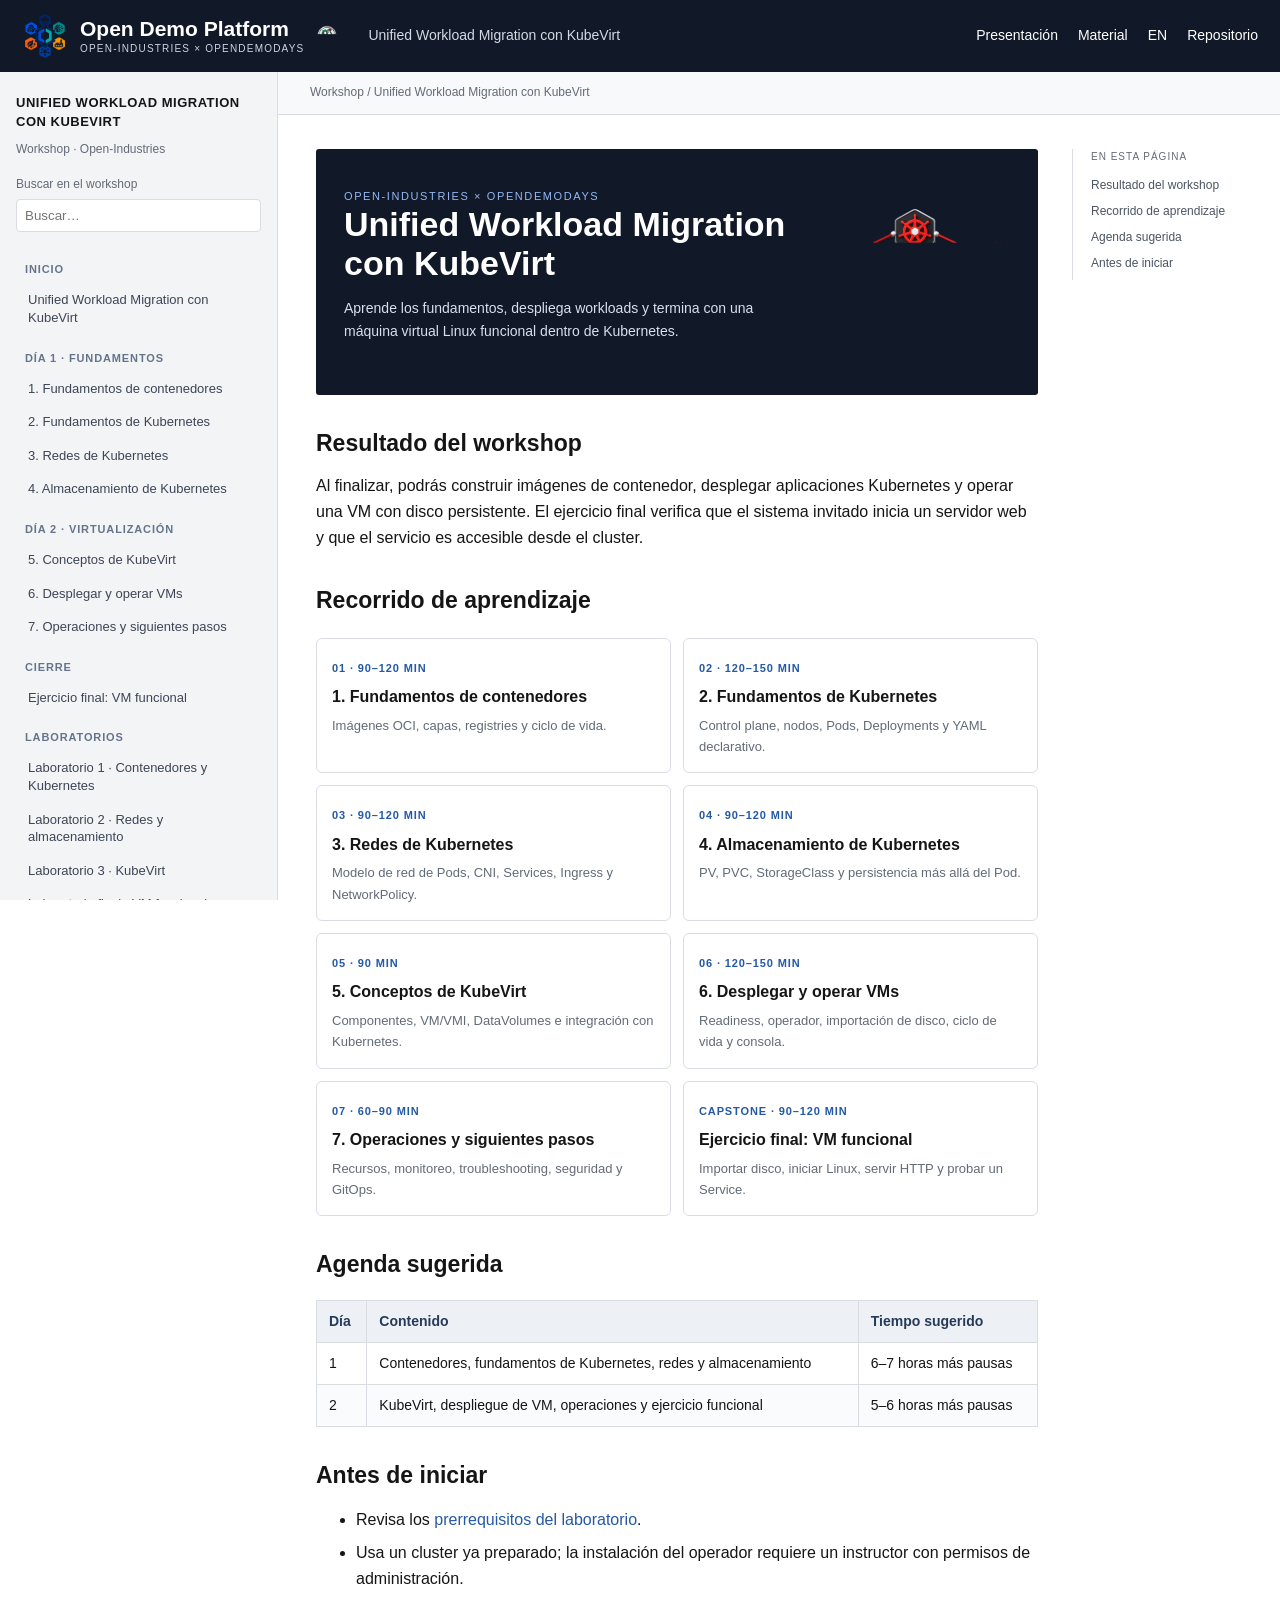
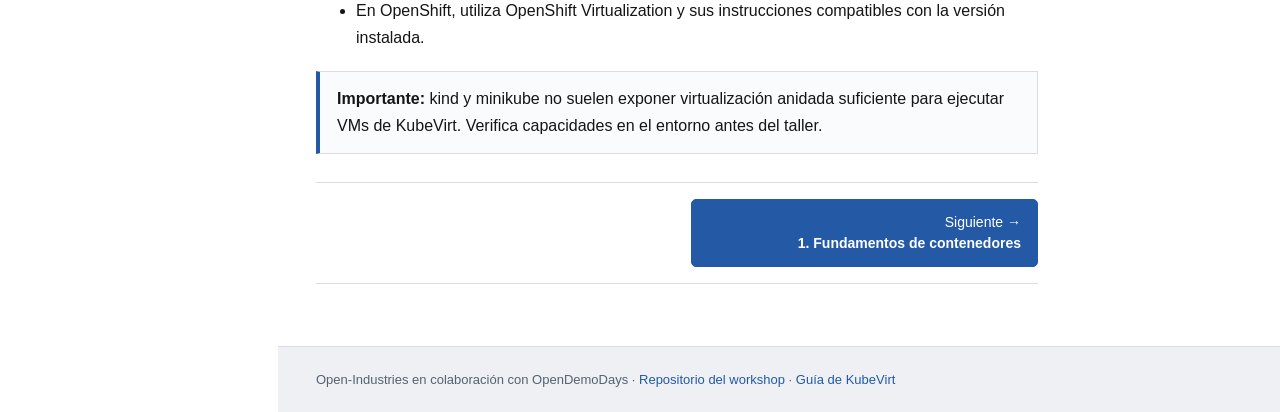
==== commit 597db0a5: "Add English version switch to Spanish workshop" ====
--- a/workshop/index.html
+++ b/workshop/index.html
@@ -4,12 +4,12 @@
 <meta charset="utf-8"><meta name="viewport" content="width=device-width,initial-scale=1">
 <meta name="description" content="Workshop guiado de Kubernetes y KubeVirt con laboratorios paso a paso y despliegue de una VM Linux funcional.">
 <title>KubeVirt Workshop | Open-Industries × OpenDemoDays</title>
-<link rel="stylesheet" href="site.css?v=20261023-2">
+<link rel="stylesheet" href="site.css?v=20261023-4">
 </head>
 <body>
 <a class="skip" href="#content">Saltar al contenido</a>
-<header class="topbar"><button id="menu-toggle" aria-label="Abrir índice">☰</button><a class="brand" href="index.html"><img src="assets/open-industries-logo.png" alt=""><span class="brand-title">Open Demo Platform<small>OPEN-INDUSTRIES × OPENDEMODAYS</small></span><img class="collab-badge" src="assets/opendemo-days-badge.png" alt="OpenDemoDays"></a><div class="top-title" id="page-title">Unified Workload Migration con KubeVirt</div><nav class="top-actions" aria-label="Navegación principal"><a href="presentacion.html">Presentación</a><a href="index.html#references">Material</a><a class="repo-link" href="https://github.com/psehgaft/UnifiedWorkloadMigration-Kubevirt">Repositorio</a></nav></header>
+<header class="topbar"><button id="menu-toggle" aria-label="Abrir índice">☰</button><a class="brand" href="index.html"><img src="assets/open-industries-logo.png" alt=""><span class="brand-title">Open Demo Platform<small>OPEN-INDUSTRIES × OPENDEMODAYS</small></span><img class="collab-badge" src="assets/opendemo-days-badge.png" alt="OpenDemoDays"></a><div class="top-title" id="page-title">Unified Workload Migration con KubeVirt</div><nav class="top-actions" aria-label="Navegación principal"><a href="presentacion.html?v=20261023-3">Presentación</a><a href="index.html#references">Material</a><a lang="en" href="index.en.html" aria-label="English version">EN</a><a class="repo-link" href="https://github.com/psehgaft/UnifiedWorkloadMigration-Kubevirt">Repositorio</a></nav></header>
 <aside id="sidebar"><p class="nav-title">UNIFIED WORKLOAD MIGRATION<br>CON KUBEVIRT</p><p class="version">Workshop · Open-Industries</p><label for="nav-search">Buscar en el workshop</label><input id="nav-search" type="search" placeholder="Buscar…" autocomplete="off"><nav id="step-nav" aria-label="Secciones del workshop"></nav></aside>
 <div class="workspace"><div class="toolbar"><span>Workshop</span> / <span id="breadcrumb">Inicio</span></div><div class="content-layout"><main id="content"><article id="article"></article></main><aside class="toc" id="toc" aria-label="Contenido de esta página"></aside></div><footer>Open-Industries en colaboración con OpenDemoDays · <a href="https://github.com/psehgaft/UnifiedWorkloadMigration-Kubevirt">Repositorio del workshop</a> · <a href="https://kubevirt.io/user-guide/">Guía de KubeVirt</a></footer></div>
-<script src="site.js?v=20261023-2"></script>
+<script src="site.js?v=20261023-4"></script>
 </body></html>
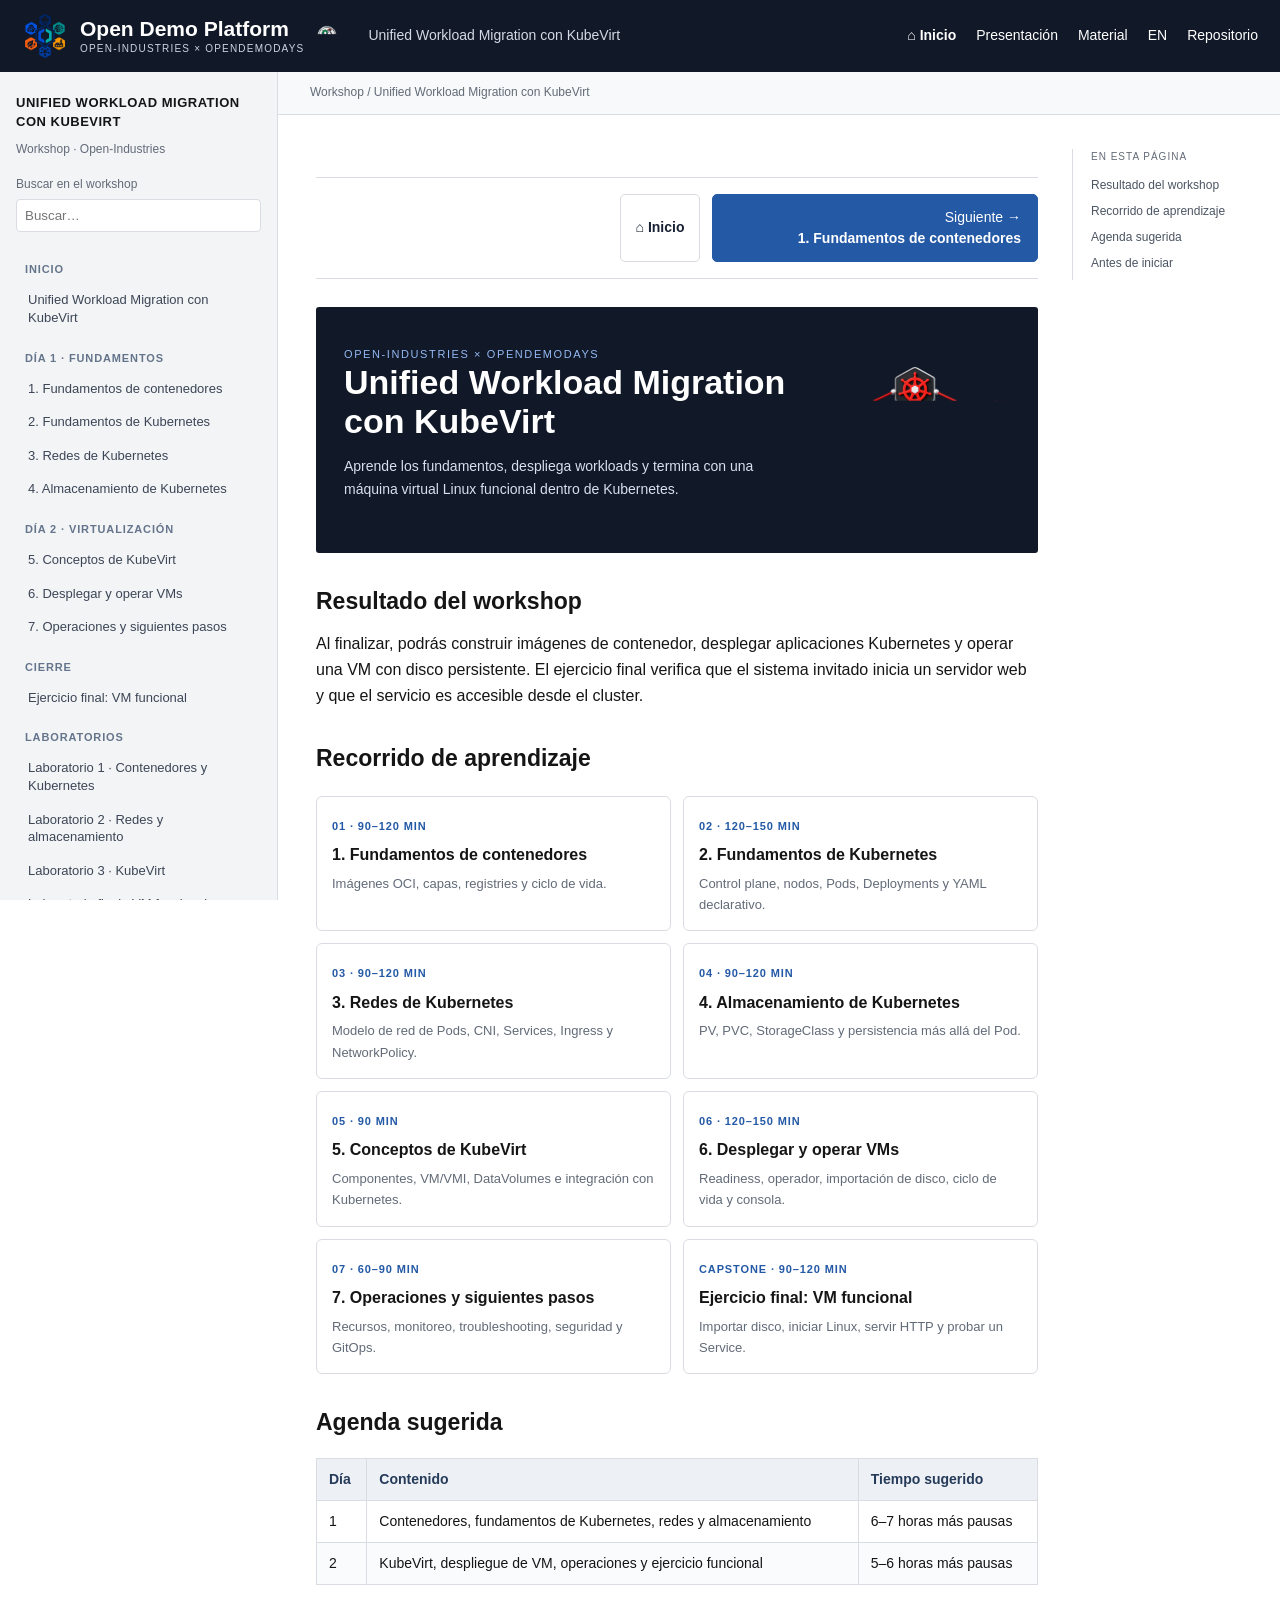
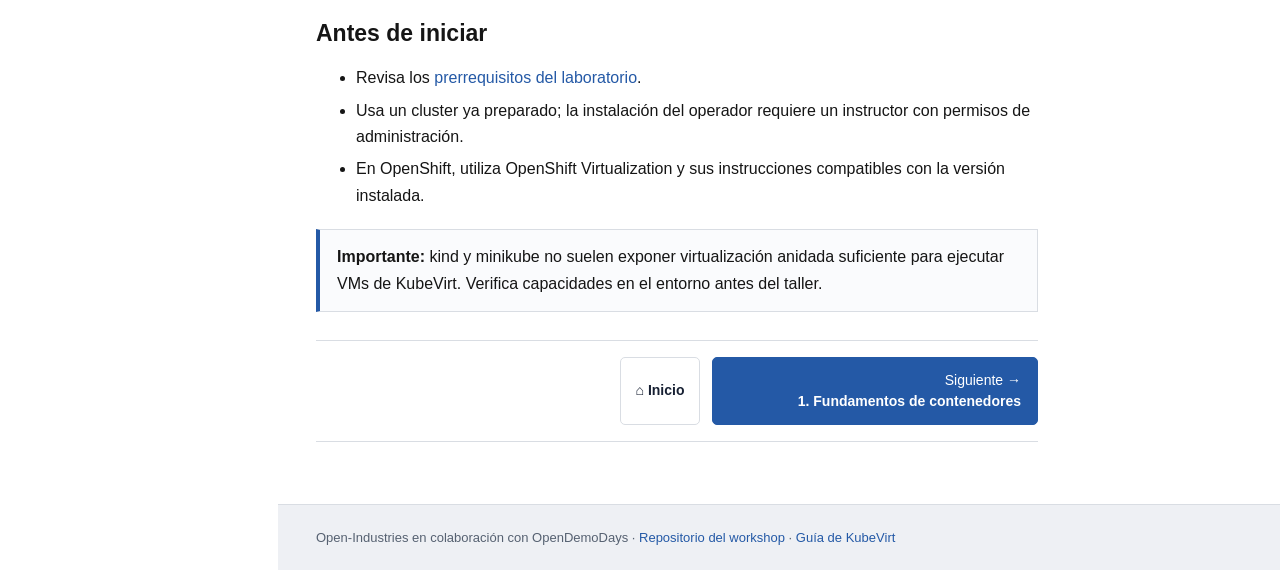
==== commit 7ebfe050: "Add Home button to Spanish workshop header" ====
--- a/workshop/index.html
+++ b/workshop/index.html
@@ -4,12 +4,12 @@
 <meta charset="utf-8"><meta name="viewport" content="width=device-width,initial-scale=1">
 <meta name="description" content="Workshop guiado de Kubernetes y KubeVirt con laboratorios paso a paso y despliegue de una VM Linux funcional.">
 <title>KubeVirt Workshop | Open-Industries × OpenDemoDays</title>
-<link rel="stylesheet" href="site.css?v=20261023-4">
+<link rel="stylesheet" href="site.css?v=20261023-6">
 </head>
 <body>
 <a class="skip" href="#content">Saltar al contenido</a>
-<header class="topbar"><button id="menu-toggle" aria-label="Abrir índice">☰</button><a class="brand" href="index.html"><img src="assets/open-industries-logo.png" alt=""><span class="brand-title">Open Demo Platform<small>OPEN-INDUSTRIES × OPENDEMODAYS</small></span><img class="collab-badge" src="assets/opendemo-days-badge.png" alt="OpenDemoDays"></a><div class="top-title" id="page-title">Unified Workload Migration con KubeVirt</div><nav class="top-actions" aria-label="Navegación principal"><a href="presentacion.html?v=20261023-3">Presentación</a><a href="index.html#references">Material</a><a lang="en" href="index.en.html" aria-label="English version">EN</a><a class="repo-link" href="https://github.com/psehgaft/UnifiedWorkloadMigration-Kubevirt">Repositorio</a></nav></header>
+<header class="topbar"><button id="menu-toggle" aria-label="Abrir índice">☰</button><a class="brand" href="index.html"><img src="assets/open-industries-logo.png" alt=""><span class="brand-title">Open Demo Platform<small>OPEN-INDUSTRIES × OPENDEMODAYS</small></span><img class="collab-badge" src="assets/opendemo-days-badge.png" alt="OpenDemoDays"></a><div class="top-title" id="page-title">Unified Workload Migration con KubeVirt</div><nav class="top-actions" aria-label="Navegación principal"><a class="home-link" href="index.html#inicio">⌂ Inicio</a><a href="presentacion.html?v=20261023-3">Presentación</a><a href="index.html#references">Material</a><a lang="en" href="index.en.html" aria-label="English version">EN</a><a class="repo-link" href="https://github.com/psehgaft/UnifiedWorkloadMigration-Kubevirt">Repositorio</a></nav></header>
 <aside id="sidebar"><p class="nav-title">UNIFIED WORKLOAD MIGRATION<br>CON KUBEVIRT</p><p class="version">Workshop · Open-Industries</p><label for="nav-search">Buscar en el workshop</label><input id="nav-search" type="search" placeholder="Buscar…" autocomplete="off"><nav id="step-nav" aria-label="Secciones del workshop"></nav></aside>
 <div class="workspace"><div class="toolbar"><span>Workshop</span> / <span id="breadcrumb">Inicio</span></div><div class="content-layout"><main id="content"><article id="article"></article></main><aside class="toc" id="toc" aria-label="Contenido de esta página"></aside></div><footer>Open-Industries en colaboración con OpenDemoDays · <a href="https://github.com/psehgaft/UnifiedWorkloadMigration-Kubevirt">Repositorio del workshop</a> · <a href="https://kubevirt.io/user-guide/">Guía de KubeVirt</a></footer></div>
-<script src="site.js?v=20261023-4"></script>
+<script src="site.js?v=20261023-6"></script>
 </body></html>
--- a/workshop/site.css
+++ b/workshop/site.css
@@ -30,9 +30,10 @@
 .hero>div{flex:1}.hero img{width:190px;height:190px;object-fit:contain}.eyebrow{font-size:11px;color:#93b9f5;letter-spacing:1.6px;text-transform:uppercase}.hero-title{font-size:34px;font-weight:700;line-height:1.15}.hero p:last-child{font-size:14px;color:#d7e0ef}
 .callout{border:1px solid var(--border);border-left:4px solid var(--blue);padding:14px 17px;background:#fafbfd;margin:20px 0}
 .step-meta{color:var(--muted);font-size:13px;margin-top:-12px;margin-bottom:24px}
-.workshop-pagination{display:flex;flex-wrap:wrap;justify-content:space-between;gap:12px;margin:28px 0;padding:16px 0;border-top:1px solid var(--border);border-bottom:1px solid var(--border)}
-.step-button{display:block;flex:1 1 200px;max-width:48%;padding:12px 16px;border:1px solid var(--blue);border-radius:5px;background:var(--blue);color:#fff!important;font-size:14px;line-height:1.5;text-decoration:none!important}
-.step-button[rel=next]{margin-left:auto;text-align:right}.step-button:hover{background:#153a70}
+.workshop-pagination{display:flex;align-items:stretch;flex-wrap:nowrap;justify-content:space-between;gap:12px;margin:28px 0;padding:16px 0;border-top:1px solid var(--border);border-bottom:1px solid var(--border)}
+.step-button{display:block;flex:1 1 0;min-width:0;max-width:none;padding:12px 16px;border:1px solid var(--blue);border-radius:5px;background:var(--blue);color:#fff!important;font-size:14px;line-height:1.5;text-decoration:none!important}
+.step-button[rel=prev]{text-align:left}.step-button[rel=next]{text-align:right}.step-button:hover{background:#153a70}
+.pagination-spacer{flex:1 1 0;min-width:0}.home-button{display:flex;align-items:center;justify-content:center;flex:0 0 auto;gap:6px;padding:10px 15px;border:1px solid var(--border);border-radius:5px;background:var(--surface,#fff);color:var(--text,#172033)!important;font-size:14px;font-weight:600;text-decoration:none!important;white-space:nowrap}.home-button:hover{border-color:var(--blue);color:var(--blue)!important}.top-actions .home-link{font-weight:600}
 .module-grid{display:grid;grid-template-columns:repeat(2,minmax(0,1fr));gap:12px;margin:22px 0}.module-card{display:block;border:1px solid var(--border);border-radius:6px;padding:15px;background:white;color:var(--ink)}.module-card:hover{border-color:var(--blue);text-decoration:none;background:#f8fbff}
 .module-card b{color:var(--blue);font-size:11px;letter-spacing:.08em;text-transform:uppercase}.module-card strong{display:block;font-size:16px;margin:4px 0}.module-card span{display:block;color:var(--muted);font-size:13px}
 footer{padding:22px 38px;background:#eef0f4;color:#566171;font-size:13px;border-top:1px solid var(--border)}
